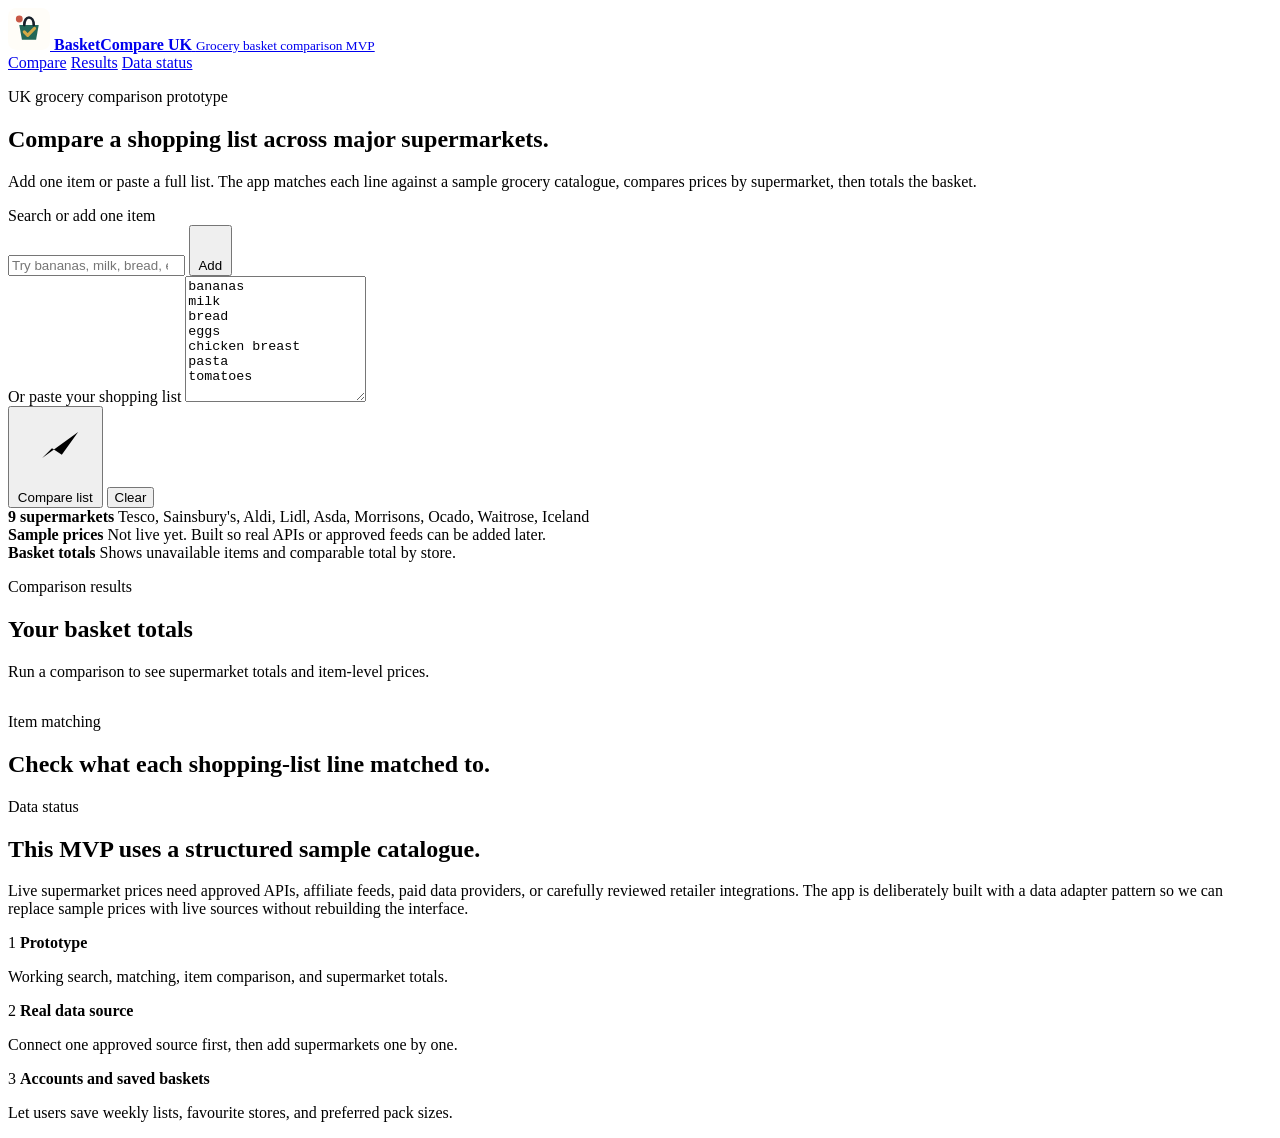
==== grocery-compare/index.html @ e0f63da9 "Add grocery comparison app page" ====
<!doctype html>
<html lang="en">
  <head>
    <meta charset="utf-8" />
    <meta name="viewport" content="width=device-width, initial-scale=1" />
    <meta
      name="description"
      content="A UK grocery basket comparison prototype for comparing shopping list totals across major supermarkets."
    />
    <title>BasketCompare UK | Grocery price comparison prototype</title>
    <link rel="stylesheet" href="styles.css" />
  </head>
  <body>
    <header class="app-header">
      <a class="brand" href="#top" aria-label="BasketCompare UK home">
        <img src="assets/basket-mark.svg" alt="" width="42" height="42" />
        <span>
          <strong>BasketCompare UK</strong>
          <small>Grocery basket comparison MVP</small>
        </span>
      </a>
      <nav aria-label="App sections">
        <a href="#compare">Compare</a>
        <a href="#results">Results</a>
        <a href="#data">Data status</a>
      </nav>
    </header>

    <main id="top">
      <section class="workspace" id="compare" aria-labelledby="app-title">
        <div class="workspace-copy">
          <p class="eyebrow">UK grocery comparison prototype</p>
          <h1 id="app-title">Compare a shopping list across major supermarkets.</h1>
          <p>
            Add one item or paste a full list. The app matches each line against a sample
            grocery catalogue, compares prices by supermarket, then totals the basket.
          </p>
        </div>

        <div class="input-panel" aria-label="Shopping list input">
          <label for="single-item">Search or add one item</label>
          <div class="search-row">
            <input id="single-item" type="search" placeholder="Try bananas, milk, bread, eggs..." autocomplete="off" />
            <button class="button primary" type="button" id="add-item-button">
              <svg viewBox="0 0 24 24" aria-hidden="true"><path d="M12 5v14M5 12h14" /></svg>
              Add
            </button>
          </div>

          <label for="shopping-list">Or paste your shopping list</label>
          <textarea id="shopping-list" rows="8" spellcheck="false">bananas
milk
bread
eggs
chicken breast
pasta
tomatoes</textarea>

          <div class="panel-actions">
            <button class="button primary" type="button" id="compare-button">
              <svg viewBox="0 0 24 24" aria-hidden="true"><path d="M4 19V5M4 19h16M8 15l3-3 3 2 5-7" /></svg>
              Compare list
            </button>
            <button class="button secondary" type="button" id="clear-button">Clear</button>
          </div>
        </div>
      </section>

      <section class="status-strip" aria-label="Prototype status">
        <div>
          <strong>9 supermarkets</strong>
          <span>Tesco, Sainsbury's, Aldi, Lidl, Asda, Morrisons, Ocado, Waitrose, Iceland</span>
        </div>
        <div>
          <strong>Sample prices</strong>
          <span>Not live yet. Built so real APIs or approved feeds can be added later.</span>
        </div>
        <div>
          <strong>Basket totals</strong>
          <span>Shows unavailable items and comparable total by store.</span>
        </div>
      </section>

      <section class="results-section" id="results" aria-live="polite">
        <div class="section-heading">
          <p class="eyebrow">Comparison results</p>
          <h2>Your basket totals</h2>
          <p id="result-summary">Run a comparison to see supermarket totals and item-level prices.</p>
        </div>

        <div class="totals-grid" id="totals-grid"></div>
        <div class="results-table-wrap">
          <table class="results-table">
            <thead>
              <tr id="results-head"></tr>
            </thead>
            <tbody id="results-body"></tbody>
          </table>
        </div>
      </section>

      <section class="match-section" aria-labelledby="matches-title">
        <div class="section-heading compact">
          <p class="eyebrow">Item matching</p>
          <h2 id="matches-title">Check what each shopping-list line matched to.</h2>
        </div>
        <div class="match-list" id="match-list"></div>
      </section>

      <section class="data-section" id="data" aria-labelledby="data-title">
        <div>
          <p class="eyebrow">Data status</p>
          <h2 id="data-title">This MVP uses a structured sample catalogue.</h2>
          <p>
            Live supermarket prices need approved APIs, affiliate feeds, paid data providers,
            or carefully reviewed retailer integrations. The app is deliberately built with a
            data adapter pattern so we can replace sample prices with live sources without
            rebuilding the interface.
          </p>
        </div>
        <div class="roadmap">
          <article>
            <span>1</span>
            <strong>Prototype</strong>
            <p>Working search, matching, item comparison, and supermarket totals.</p>
          </article>
          <article>
            <span>2</span>
            <strong>Real data source</strong>
            <p>Connect one approved source first, then add supermarkets one by one.</p>
          </article>
          <article>
            <span>3</span>
            <strong>Accounts and saved baskets</strong>
            <p>Let users save weekly lists, favourite stores, and preferred pack sizes.</p>
          </article>
        </div>
      </section>
    </main>

    <template id="empty-state-template">
      <tr>
        <td colspan="12" class="empty-cell">No matched items yet. Add a product or compare the starter list.</td>
      </tr>
    </template>

    <script src="data.js"></script>
    <script src="app.js"></script>
  </body>
</html>
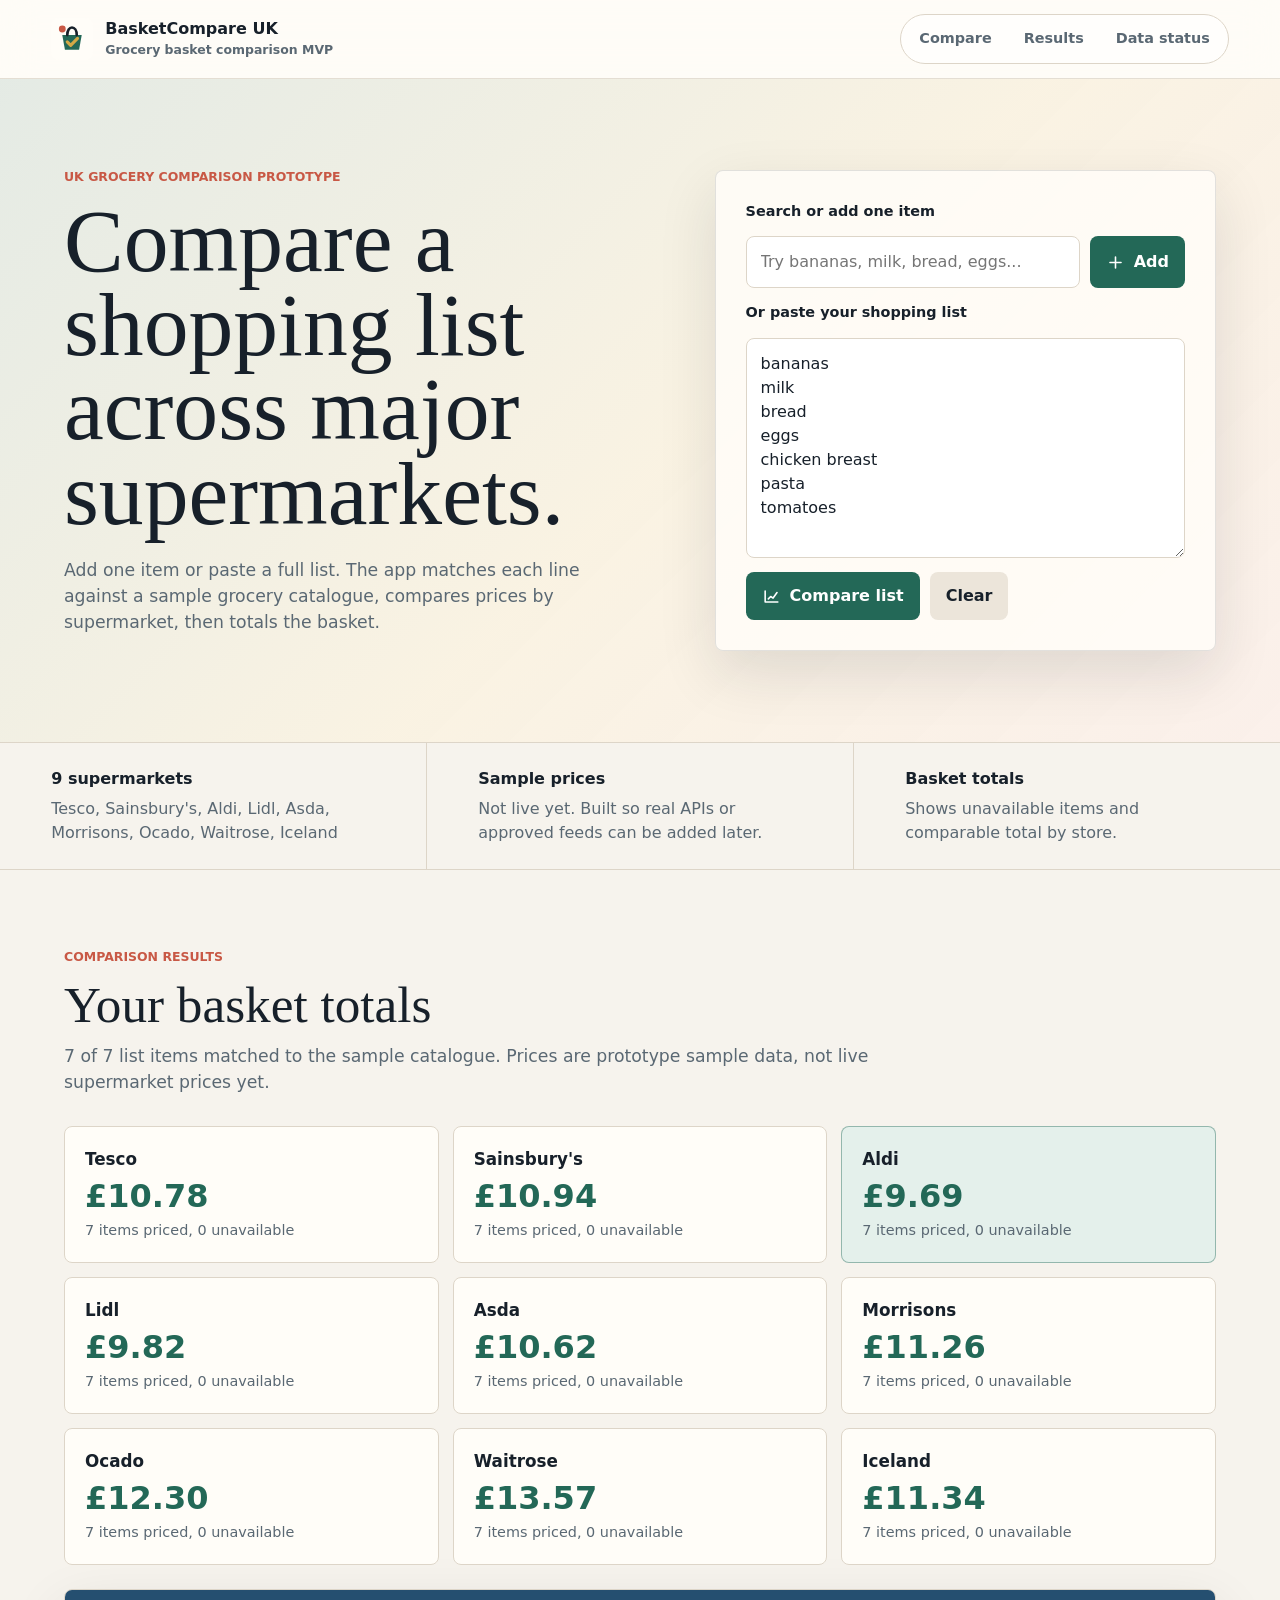
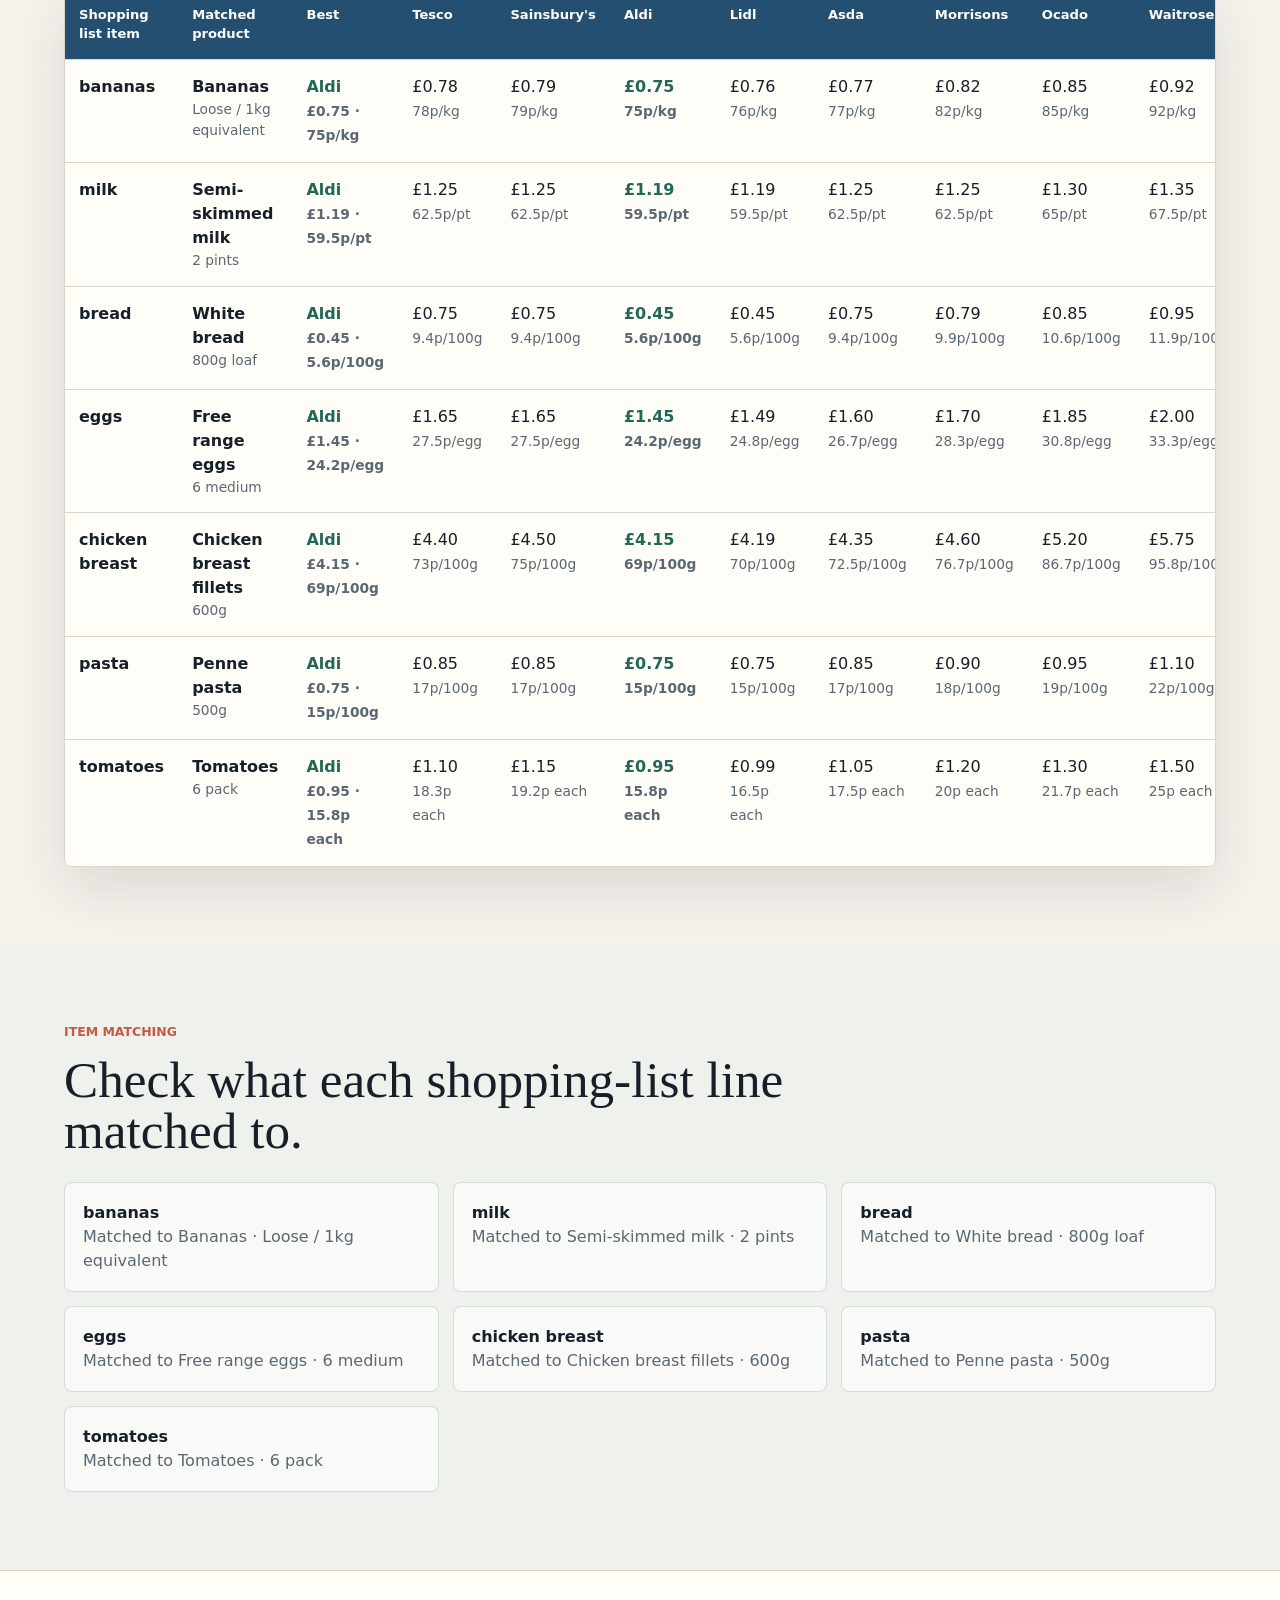
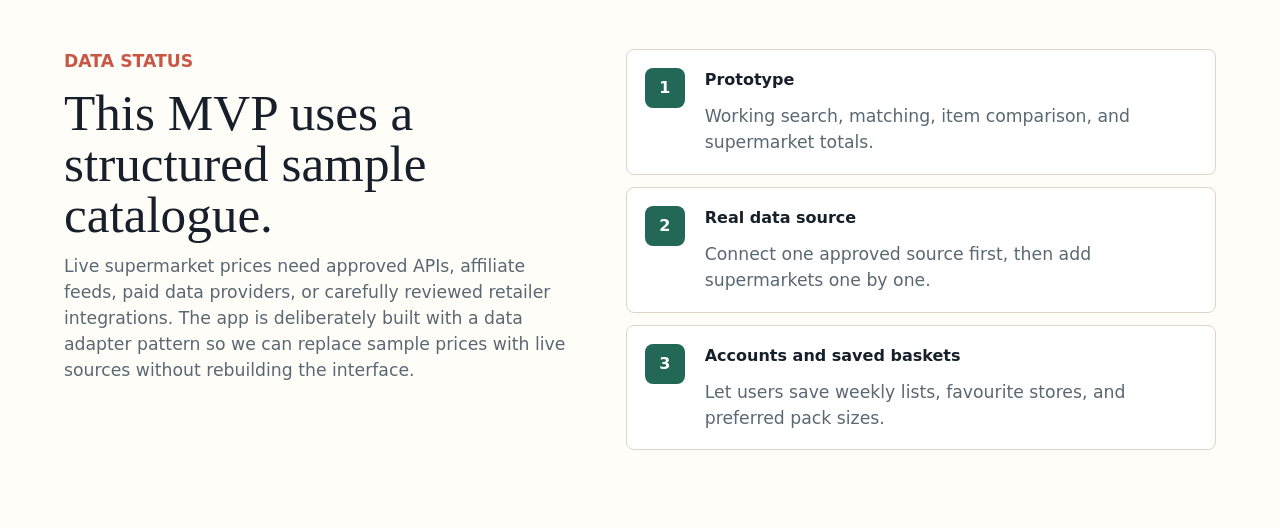
==== commit 29ecc216: "Trigger BasketCompare automatic deployment" ====
--- a/grocery-compare/index.html
+++ b/grocery-compare/index.html
@@ -7,6 +7,7 @@
       name="description"
       content="A UK grocery basket comparison prototype for comparing shopping list totals across major supermarkets."
     />
+    <meta name="deployment-target" content="basketcompare-uk" />
     <title>BasketCompare UK | Grocery price comparison prototype</title>
     <link rel="stylesheet" href="styles.css" />
   </head>
--- a/grocery-compare/styles.css
+++ b/grocery-compare/styles.css
@@ -0,0 +1,502 @@
+:root {
+  --ink: #17202a;
+  --muted: #5a6873;
+  --paper: #f6f3ed;
+  --panel: #fffdf8;
+  --green: #236857;
+  --green-soft: #e4f0eb;
+  --red: #c85845;
+  --yellow: #d3a946;
+  --blue: #254f70;
+  --line: #ddd5c8;
+  --white: #ffffff;
+  --shadow: 0 22px 58px rgba(23, 32, 42, 0.12);
+}
+
+* {
+  box-sizing: border-box;
+}
+
+html {
+  scroll-behavior: smooth;
+}
+
+body {
+  margin: 0;
+  color: var(--ink);
+  background: var(--paper);
+  font-family: Inter, ui-sans-serif, system-ui, -apple-system, BlinkMacSystemFont, "Segoe UI", sans-serif;
+  line-height: 1.5;
+}
+
+button,
+input,
+textarea {
+  font: inherit;
+}
+
+button {
+  cursor: pointer;
+}
+
+a {
+  color: inherit;
+  text-decoration: none;
+}
+
+img,
+svg {
+  display: block;
+}
+
+.app-header {
+  position: sticky;
+  top: 0;
+  z-index: 10;
+  display: flex;
+  align-items: center;
+  justify-content: space-between;
+  gap: 18px;
+  min-height: 74px;
+  padding: 14px clamp(18px, 4vw, 56px);
+  border-bottom: 1px solid rgba(221, 213, 200, 0.78);
+  background: rgba(255, 253, 248, 0.9);
+  backdrop-filter: blur(18px);
+}
+
+.brand {
+  display: inline-flex;
+  align-items: center;
+  gap: 12px;
+}
+
+.brand strong,
+.brand small {
+  display: block;
+}
+
+.brand strong {
+  font-size: 1rem;
+  font-weight: 850;
+}
+
+.brand small {
+  color: var(--muted);
+  font-size: 0.78rem;
+  font-weight: 650;
+}
+
+.app-header nav {
+  display: flex;
+  gap: 6px;
+  padding: 5px;
+  border: 1px solid var(--line);
+  border-radius: 999px;
+  background: rgba(255, 255, 255, 0.62);
+}
+
+.app-header nav a {
+  padding: 8px 13px;
+  border-radius: 999px;
+  color: var(--muted);
+  font-size: 0.9rem;
+  font-weight: 750;
+}
+
+.app-header nav a:hover {
+  background: var(--green-soft);
+  color: var(--green);
+}
+
+.workspace {
+  display: grid;
+  grid-template-columns: minmax(0, 0.9fr) minmax(360px, 0.78fr);
+  gap: clamp(28px, 6vw, 72px);
+  align-items: center;
+  padding: clamp(42px, 7vw, 92px) clamp(18px, 5vw, 70px);
+  background:
+    linear-gradient(135deg, rgba(35, 104, 87, 0.12), rgba(211, 169, 70, 0.12) 54%, rgba(200, 88, 69, 0.08)),
+    var(--panel);
+  border-bottom: 1px solid var(--line);
+}
+
+.workspace-copy {
+  max-width: 780px;
+}
+
+.eyebrow {
+  margin: 0 0 12px;
+  color: var(--red);
+  font-size: 0.78rem;
+  font-weight: 850;
+  letter-spacing: 0;
+  text-transform: uppercase;
+}
+
+h1,
+h2,
+h3,
+p {
+  margin-top: 0;
+}
+
+h1 {
+  max-width: 780px;
+  margin-bottom: 22px;
+  font-family: Georgia, "Times New Roman", serif;
+  font-size: clamp(3rem, 7vw, 6.9rem);
+  line-height: 0.94;
+  font-weight: 500;
+}
+
+h2 {
+  margin-bottom: 14px;
+  font-family: Georgia, "Times New Roman", serif;
+  font-size: clamp(2.1rem, 4vw, 4.2rem);
+  line-height: 1;
+  font-weight: 500;
+}
+
+p {
+  color: var(--muted);
+}
+
+.workspace-copy p:not(.eyebrow),
+.data-section p,
+.section-heading p:not(.eyebrow) {
+  font-size: 1.08rem;
+}
+
+.input-panel {
+  display: grid;
+  gap: 14px;
+  padding: clamp(20px, 3vw, 30px);
+  border: 1px solid rgba(23, 32, 42, 0.12);
+  border-radius: 8px;
+  background: rgba(255, 253, 248, 0.84);
+  box-shadow: var(--shadow);
+}
+
+.input-panel label {
+  color: var(--ink);
+  font-size: 0.9rem;
+  font-weight: 800;
+}
+
+.search-row {
+  display: grid;
+  grid-template-columns: 1fr auto;
+  gap: 10px;
+}
+
+input,
+textarea {
+  width: 100%;
+  border: 1px solid var(--line);
+  border-radius: 8px;
+  padding: 13px 14px;
+  color: var(--ink);
+  background: var(--white);
+}
+
+textarea {
+  resize: vertical;
+  min-height: 160px;
+}
+
+input:focus,
+textarea:focus {
+  border-color: var(--green);
+  outline: 3px solid rgba(35, 104, 87, 0.16);
+}
+
+.button {
+  display: inline-flex;
+  align-items: center;
+  justify-content: center;
+  gap: 9px;
+  min-height: 48px;
+  padding: 12px 16px;
+  border: 0;
+  border-radius: 8px;
+  font-weight: 850;
+}
+
+.button svg {
+  width: 19px;
+  height: 19px;
+  fill: none;
+  stroke: currentColor;
+  stroke-width: 2;
+  stroke-linecap: round;
+  stroke-linejoin: round;
+}
+
+.button.primary {
+  color: var(--white);
+  background: var(--green);
+}
+
+.button.primary:hover {
+  background: #1d5749;
+}
+
+.button.secondary {
+  color: var(--ink);
+  background: #ece5da;
+}
+
+.panel-actions {
+  display: flex;
+  flex-wrap: wrap;
+  gap: 10px;
+}
+
+.status-strip {
+  display: grid;
+  grid-template-columns: repeat(3, 1fr);
+  gap: 1px;
+  background: var(--line);
+  border-bottom: 1px solid var(--line);
+}
+
+.status-strip div {
+  min-height: 118px;
+  padding: 24px clamp(18px, 4vw, 54px);
+  background: var(--paper);
+}
+
+.status-strip strong,
+.status-strip span {
+  display: block;
+}
+
+.status-strip strong {
+  margin-bottom: 6px;
+}
+
+.status-strip span {
+  color: var(--muted);
+}
+
+.results-section,
+.match-section,
+.data-section {
+  padding: 78px clamp(18px, 5vw, 70px);
+}
+
+.section-heading {
+  max-width: 820px;
+  margin-bottom: 30px;
+}
+
+.section-heading.compact {
+  margin-bottom: 26px;
+}
+
+.totals-grid {
+  display: grid;
+  grid-template-columns: repeat(3, minmax(0, 1fr));
+  gap: 14px;
+  margin-bottom: 24px;
+}
+
+.total-card {
+  display: grid;
+  gap: 8px;
+  padding: 20px;
+  border: 1px solid var(--line);
+  border-radius: 8px;
+  background: var(--panel);
+}
+
+.total-card.best {
+  border-color: rgba(35, 104, 87, 0.42);
+  background: var(--green-soft);
+}
+
+.total-card strong {
+  font-size: 1.05rem;
+}
+
+.total-card .amount {
+  color: var(--green);
+  font-size: 2rem;
+  font-weight: 900;
+  line-height: 1;
+}
+
+.total-card .missing {
+  color: var(--muted);
+  font-size: 0.9rem;
+}
+
+.results-table-wrap {
+  overflow-x: auto;
+  border: 1px solid var(--line);
+  border-radius: 8px;
+  background: var(--panel);
+  box-shadow: var(--shadow);
+}
+
+.results-table {
+  width: 100%;
+  min-width: 980px;
+  border-collapse: collapse;
+}
+
+.results-table th,
+.results-table td {
+  padding: 15px 14px;
+  border-bottom: 1px solid var(--line);
+  text-align: left;
+  vertical-align: top;
+}
+
+.results-table th {
+  color: var(--white);
+  background: var(--blue);
+  font-size: 0.82rem;
+}
+
+.results-table tr:last-child td {
+  border-bottom: 0;
+}
+
+.item-cell strong,
+.item-cell span {
+  display: block;
+}
+
+.item-cell span,
+.price-cell span {
+  color: var(--muted);
+  font-size: 0.86rem;
+}
+
+.price-cell.best {
+  color: var(--green);
+  font-weight: 900;
+}
+
+.price-cell.missing {
+  color: var(--muted);
+}
+
+.empty-cell {
+  color: var(--muted);
+  text-align: center !important;
+}
+
+.match-section {
+  background: #eef1ec;
+}
+
+.match-list {
+  display: grid;
+  grid-template-columns: repeat(3, minmax(0, 1fr));
+  gap: 14px;
+}
+
+.match-card {
+  padding: 18px;
+  border: 1px solid rgba(35, 104, 87, 0.18);
+  border-radius: 8px;
+  background: rgba(255, 255, 255, 0.62);
+}
+
+.match-card strong,
+.match-card span {
+  display: block;
+}
+
+.match-card span {
+  color: var(--muted);
+}
+
+.match-card.unmatched {
+  border-color: rgba(200, 88, 69, 0.34);
+  background: rgba(200, 88, 69, 0.08);
+}
+
+.data-section {
+  display: grid;
+  grid-template-columns: minmax(0, 0.85fr) minmax(320px, 1fr);
+  gap: clamp(28px, 5vw, 60px);
+  align-items: start;
+  background: var(--panel);
+  border-top: 1px solid var(--line);
+}
+
+.roadmap {
+  display: grid;
+  gap: 12px;
+}
+
+.roadmap article {
+  display: grid;
+  grid-template-columns: 44px 1fr;
+  gap: 12px 16px;
+  padding: 18px;
+  border: 1px solid var(--line);
+  border-radius: 8px;
+  background: var(--white);
+}
+
+.roadmap span {
+  grid-row: span 2;
+  display: grid;
+  place-items: center;
+  width: 40px;
+  height: 40px;
+  border-radius: 8px;
+  color: var(--white);
+  background: var(--green);
+  font-weight: 900;
+}
+
+.roadmap strong {
+  align-self: end;
+}
+
+.roadmap p {
+  margin-bottom: 0;
+}
+
+@media (max-width: 980px) {
+  .workspace,
+  .data-section,
+  .status-strip,
+  .totals-grid,
+  .match-list {
+    grid-template-columns: 1fr;
+  }
+
+  .app-header {
+    align-items: flex-start;
+    flex-direction: column;
+  }
+}
+
+@media (max-width: 620px) {
+  .app-header nav {
+    width: 100%;
+    overflow-x: auto;
+  }
+
+  .workspace,
+  .results-section,
+  .match-section,
+  .data-section {
+    padding-left: 18px;
+    padding-right: 18px;
+  }
+
+  .search-row {
+    grid-template-columns: 1fr;
+  }
+
+  .button {
+    width: 100%;
+  }
+}
